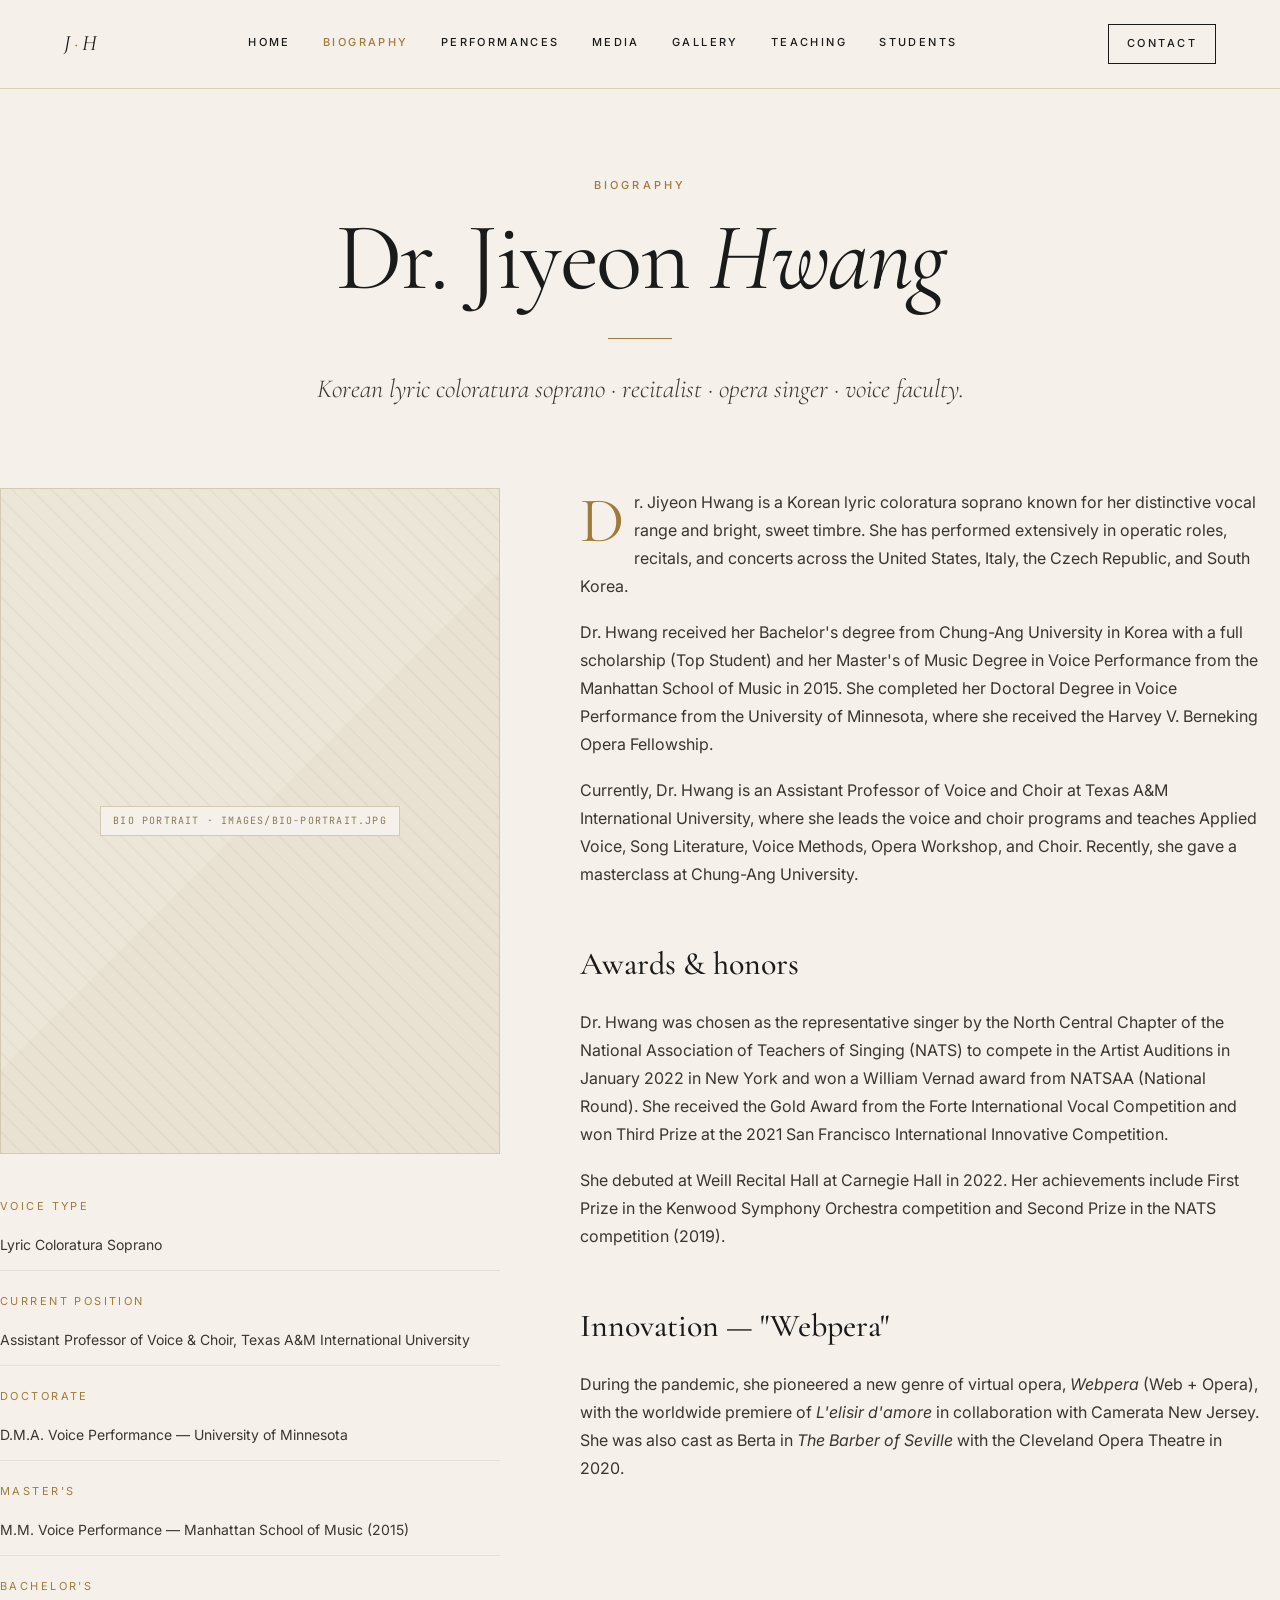
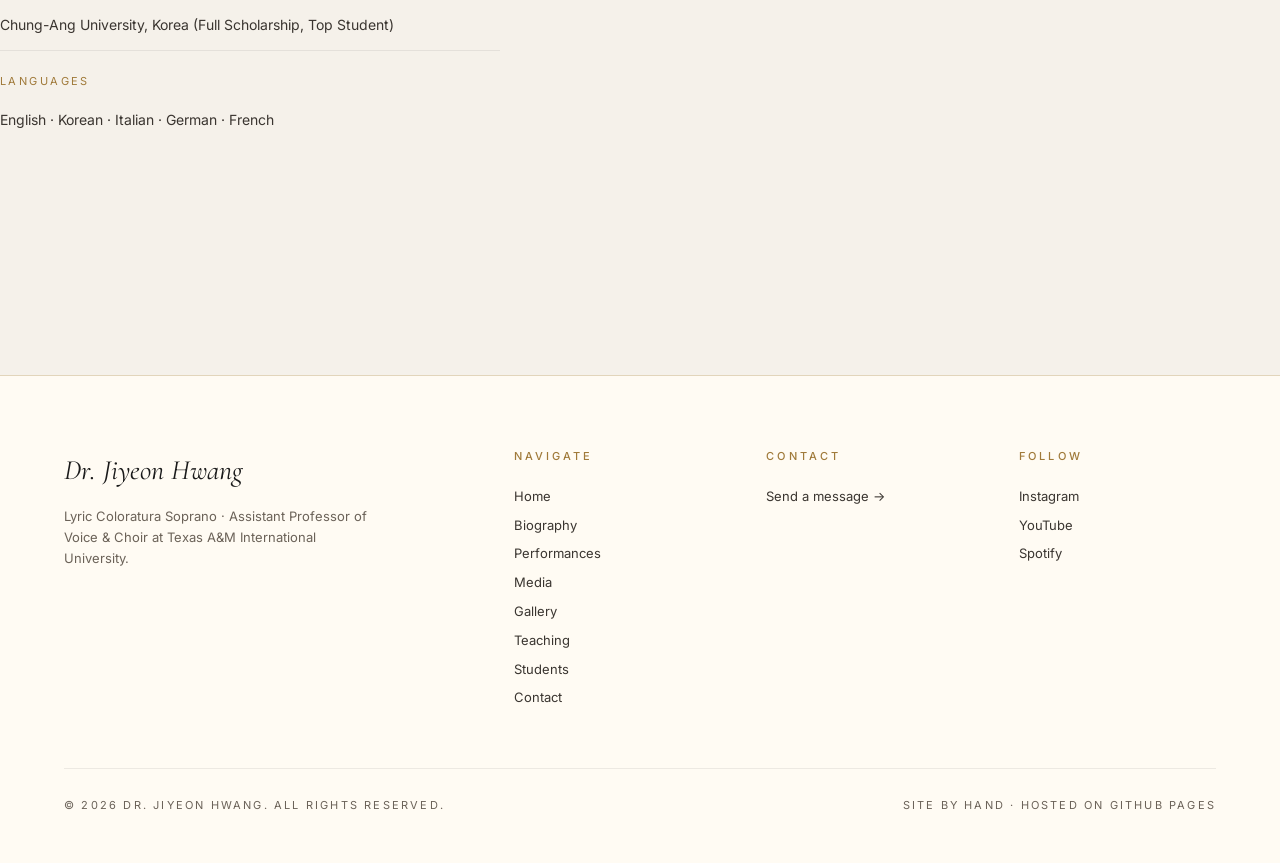
==== biography.html @ ebc500e0 "init" ====
<!doctype html>
<html lang="en">
<head>
<meta charset="utf-8" />
<meta name="viewport" content="width=device-width, initial-scale=1" />
<title>Biography — Dr. Jiyeon Hwang</title>
<link rel="preconnect" href="https://fonts.googleapis.com" />
<link rel="preconnect" href="https://fonts.gstatic.com" crossorigin />
<link href="https://fonts.googleapis.com/css2?family=Cormorant+Garamond:ital,wght@0,300;0,400;0,500;0,600;1,300;1,400&family=Inter:wght@300;400;500;600&family=JetBrains+Mono:wght@400&display=swap" rel="stylesheet" />
<link rel="stylesheet" href="assets/styles.css" />
</head>
<body data-page="biography">

<div data-site-header></div>

<main>
  <section class="page page-header">
    <div class="eyebrow">Biography</div>
    <h1 class="serif">Dr. Jiyeon <span class="italic">Hwang</span></h1>
    <hr class="rule center" />
    <p class="lede" data-bind="biography.lede">Korean lyric coloratura soprano · recitalist · opera singer · voice faculty.</p>
  </section>

  <section class="page" style="padding: 24px 0 96px;">
    <div style="display: grid; grid-template-columns: 1fr 1.4fr; gap: 80px; align-items: start;">
      <div>
        <div class="imgslot portrait">
          <span class="tag">BIO PORTRAIT · images/bio-portrait.jpg</span>
        </div>
        <dl class="facts" style="margin-top: 40px; grid-template-columns: 1fr;" data-bio-facts></dl>
      </div>
      <article class="prose" data-bio-body>
        <p>Loading biography…</p>
      </article>
    </div>
  </section>
</main>

<div data-site-footer></div>

<script src="assets/site.js"></script>
<script>
(async () => {
  const bio = await Site.loadJSON('content/biography.json');
  if (!bio) return;
  document.querySelectorAll('[data-bind]').forEach(el => {
    const path = el.dataset.bind.split('.');
    let v = { biography: bio };
    for (const p of path) v = v?.[p];
    if (v != null) el.innerHTML = v;
  });
  const body = document.querySelector('[data-bio-body]');
  if (body) body.innerHTML = bio.body_html || '';
  const facts = document.querySelector('[data-bio-facts]');
  if (facts && bio.facts) {
    facts.innerHTML = bio.facts.map(f => `<dt>${f.label}</dt><dd>${f.value}</dd>`).join('');
  }
})();
</script>
</body>
</html>
---- assets/styles.css ----
/* Dr. Jiyeon Hwang — Direction A: Classic Editorial
   Ivory ground · deep ink · restrained gold · Cormorant Garamond + Inter
*/

:root {
  --c-ivory: #f5f1ea;
  --c-ivory-2: #fffbf3;
  --c-ink: #1a1a1a;
  --c-ink-soft: #3a3530;
  --c-mute: #6b6258;
  --c-gold: #a07a3a;
  --c-gold-soft: rgba(160, 122, 58, 0.3);
  --c-line: rgba(26, 26, 26, 0.12);
  --c-line-soft: rgba(26, 26, 26, 0.08);

  --f-serif: 'Cormorant Garamond', 'EB Garamond', Georgia, serif;
  --f-sans: 'Inter', system-ui, sans-serif;
  --f-mono: 'JetBrains Mono', ui-monospace, monospace;

  --page-pad-x: clamp(24px, 5vw, 64px);
  --max-w: 1280px;
}

* { box-sizing: border-box; }
html, body { margin: 0; padding: 0; }
body {
  background: var(--c-ivory);
  color: var(--c-ink);
  font-family: var(--f-sans);
  font-size: 15px;
  line-height: 1.6;
  -webkit-font-smoothing: antialiased;
}

img { max-width: 100%; display: block; }

a {
  color: inherit;
  text-decoration: none;
  border-bottom: 1px solid var(--c-gold);
  transition: color 0.2s, border-color 0.2s;
}
a:hover { color: var(--c-gold); }

.eyebrow {
  font-family: var(--f-sans);
  font-size: 11px;
  letter-spacing: 0.28em;
  text-transform: uppercase;
  color: var(--c-gold);
  font-weight: 500;
}
.eyebrow.ink { color: var(--c-ink); }

.serif {
  font-family: var(--f-serif);
  font-weight: 400;
  letter-spacing: -0.01em;
}
.italic { font-style: italic; }

.rule {
  border: 0;
  border-top: 1px solid var(--c-gold);
  width: 64px;
  margin: 32px 0;
}
.rule.center { margin-left: auto; margin-right: auto; }

/* ============ Top bar ============ */
.topbar {
  padding: 24px var(--page-pad-x);
  display: flex;
  align-items: center;
  justify-content: space-between;
  border-bottom: 1px solid var(--c-gold-soft);
  background: var(--c-ivory);
  position: sticky; top: 0; z-index: 50;
  backdrop-filter: blur(6px);
}
.topbar .monogram {
  font-family: var(--f-serif);
  font-style: italic;
  font-size: 22px;
  letter-spacing: 0.01em;
  border: none;
}
.topbar .monogram .dot { color: var(--c-gold); margin: 0 4px; }

.topbar nav {
  display: flex;
  gap: clamp(18px, 2.5vw, 32px);
  font-size: 11px;
  letter-spacing: 0.22em;
  text-transform: uppercase;
  font-weight: 500;
}
.topbar nav a {
  border: none;
  padding-bottom: 2px;
}
.topbar nav a.active { color: var(--c-gold); }
.topbar nav a:hover { color: var(--c-gold); }

.topbar .cta {
  font-size: 11px;
  letter-spacing: 0.22em;
  text-transform: uppercase;
  font-weight: 500;
  padding: 10px 18px;
  border: 1px solid var(--c-ink);
  background: transparent;
}
.topbar .cta:hover { background: var(--c-ink); color: var(--c-ivory); border-color: var(--c-ink); }

.menu-toggle {
  display: none;
  border: 1px solid var(--c-ink);
  background: transparent;
  padding: 8px 14px;
  font-size: 11px;
  letter-spacing: 0.22em;
  text-transform: uppercase;
  cursor: pointer;
}

@media (max-width: 880px) {
  .topbar nav { display: none; }
  .topbar .cta { display: none; }
  .menu-toggle { display: inline-flex; }
  .topbar nav.open {
    display: flex;
    position: absolute;
    top: 100%; left: 0; right: 0;
    flex-direction: column;
    background: var(--c-ivory);
    padding: 24px var(--page-pad-x);
    border-bottom: 1px solid var(--c-gold-soft);
    gap: 18px;
  }
}

/* ============ Page chrome ============ */
.page {
  max-width: var(--max-w);
  margin: 0 auto;
  padding: 0 var(--page-pad-x);
}
.page-header {
  padding: 88px 0 56px;
  text-align: center;
}
.page-header h1 {
  font-family: var(--f-serif);
  font-size: clamp(56px, 8vw, 96px);
  line-height: 1;
  font-weight: 400;
  margin: 16px 0 0;
  letter-spacing: -0.02em;
}
.page-header h1 .italic { color: var(--c-ink); }
.page-header p.lede {
  font-family: var(--f-serif);
  font-style: italic;
  font-size: clamp(20px, 2.2vw, 26px);
  font-weight: 300;
  color: var(--c-ink-soft);
  max-width: 680px;
  margin: 28px auto 0;
  line-height: 1.4;
}

/* ============ Image placeholder slots ============ */
.imgslot {
  background:
    linear-gradient(135deg, transparent 50%, rgba(160,122,58,0.04) 50%),
    repeating-linear-gradient(45deg, #e6dfd2 0 2px, #ece6d8 2px 14px);
  border: 1px solid #d4c9b2;
  position: relative;
  display: flex;
  align-items: center;
  justify-content: center;
  min-height: 240px;
  overflow: hidden;
}
.imgslot img { width: 100%; height: 100%; object-fit: cover; position: absolute; inset: 0; }
.imgslot .tag {
  font-family: var(--f-mono);
  font-size: 10px;
  letter-spacing: 0.12em;
  color: #8a7958;
  background: var(--c-ivory);
  padding: 6px 12px;
  border: 1px solid #d4c9b2;
  text-transform: uppercase;
  position: relative;
}
.imgslot.tall { min-height: 540px; }
.imgslot.hero { aspect-ratio: 16 / 10; }
.imgslot.portrait { aspect-ratio: 3 / 4; }

/* ============ Footer ============ */
footer.site-foot {
  margin-top: 120px;
  padding: 72px var(--page-pad-x) 48px;
  border-top: 1px solid var(--c-gold-soft);
  background: var(--c-ivory-2);
}
footer.site-foot .inner {
  max-width: var(--max-w);
  margin: 0 auto;
  display: grid;
  grid-template-columns: 2fr 1fr 1fr 1fr;
  gap: 56px;
}
footer.site-foot h4 {
  font-family: var(--f-sans);
  font-size: 11px;
  letter-spacing: 0.28em;
  text-transform: uppercase;
  color: var(--c-gold);
  font-weight: 500;
  margin: 0 0 16px;
}
footer.site-foot .brand-name {
  font-family: var(--f-serif);
  font-style: italic;
  font-size: 28px;
  margin: 0 0 12px;
}
footer.site-foot .brand-tag {
  font-size: 13px;
  color: var(--c-mute);
  max-width: 320px;
  line-height: 1.6;
}
footer.site-foot ul { list-style: none; padding: 0; margin: 0; }
footer.site-foot li { padding: 4px 0; font-size: 13px; }
footer.site-foot a { border: none; color: var(--c-ink-soft); }
footer.site-foot a:hover { color: var(--c-gold); }
footer.site-foot .copy {
  max-width: var(--max-w);
  margin: 56px auto 0;
  padding-top: 28px;
  border-top: 1px solid var(--c-line-soft);
  display: flex;
  justify-content: space-between;
  font-size: 11px;
  letter-spacing: 0.2em;
  text-transform: uppercase;
  color: var(--c-mute);
}
@media (max-width: 880px) {
  footer.site-foot .inner { grid-template-columns: 1fr 1fr; gap: 32px; }
  footer.site-foot .copy { flex-direction: column; gap: 12px; }
}

/* ============ Section primitives ============ */
section.band {
  padding: 88px 0;
}
section.band.tinted {
  background: var(--c-ivory-2);
  border-top: 1px solid var(--c-gold-soft);
  border-bottom: 1px solid var(--c-gold-soft);
  padding-left: var(--page-pad-x);
  padding-right: var(--page-pad-x);
  margin-left: calc(-1 * var(--page-pad-x));
  margin-right: calc(-1 * var(--page-pad-x));
}
section.band h2 {
  font-family: var(--f-serif);
  font-size: clamp(36px, 4.5vw, 56px);
  font-weight: 400;
  margin: 0;
  letter-spacing: -0.01em;
}
.section-head {
  display: flex;
  justify-content: space-between;
  align-items: baseline;
  margin-bottom: 48px;
  padding-bottom: 24px;
  border-bottom: 1px solid var(--c-line);
}
.section-head .link {
  font-size: 11px;
  letter-spacing: 0.22em;
  text-transform: uppercase;
  font-weight: 500;
  border: none;
}

/* ============ Performance row (shared) ============ */
.perf-row {
  display: grid;
  grid-template-columns: 140px 1.6fr 1.6fr 120px;
  gap: 32px;
  padding: 24px 0;
  border-bottom: 1px solid var(--c-line-soft);
  align-items: baseline;
}
.perf-row .date {
  font-family: var(--f-serif);
  font-style: italic;
  font-size: 28px;
}
.perf-row .year {
  font-size: 11px;
  letter-spacing: 0.2em;
  color: var(--c-gold);
  margin-top: 4px;
}
.perf-row .title {
  font-family: var(--f-serif);
  font-size: 22px;
  font-weight: 500;
}
.perf-row .role {
  font-size: 13px;
  color: var(--c-mute);
  font-style: italic;
  margin-top: 4px;
}
.perf-row .venue { font-size: 13px; color: var(--c-ink-soft); }
.perf-row .city {
  font-size: 11px;
  letter-spacing: 0.18em;
  text-transform: uppercase;
  color: var(--c-gold);
  margin-top: 4px;
}
.perf-row .ticket {
  font-size: 10px;
  letter-spacing: 0.22em;
  text-transform: uppercase;
  text-align: right;
}
.perf-row .ticket a { border: none; }
.perf-row.past .date { color: var(--c-mute); }
.perf-row.past .title { color: var(--c-mute); }
@media (max-width: 880px) {
  .perf-row { grid-template-columns: 100px 1fr; gap: 20px; }
  .perf-row .venue-col, .perf-row .ticket { grid-column: 2; }
}

/* ============ Prose ============ */
.prose {
  font-family: var(--f-sans);
  font-size: 16px;
  line-height: 1.75;
  color: var(--c-ink-soft);
  max-width: 680px;
}
.prose p { margin: 0 0 18px; }
.prose p:first-of-type::first-letter {
  font-family: var(--f-serif);
  font-size: 64px;
  float: left;
  line-height: 0.85;
  padding: 6px 10px 0 0;
  color: var(--c-gold);
}
.prose h2 {
  font-family: var(--f-serif);
  font-size: 32px;
  font-weight: 500;
  margin: 48px 0 16px;
  color: var(--c-ink);
}
.prose blockquote {
  font-family: var(--f-serif);
  font-style: italic;
  font-size: 22px;
  line-height: 1.4;
  color: var(--c-ink);
  margin: 32px 0;
  padding-left: 24px;
  border-left: 2px solid var(--c-gold);
}

/* ============ Buttons ============ */
.btn {
  display: inline-block;
  font-size: 11px;
  letter-spacing: 0.22em;
  text-transform: uppercase;
  font-weight: 500;
  padding: 14px 24px;
  border: 1px solid var(--c-ink);
  background: transparent;
  color: var(--c-ink);
  cursor: pointer;
}
.btn:hover { background: var(--c-ink); color: var(--c-ivory); }
.btn.gold { border-color: var(--c-gold); color: var(--c-gold); }
.btn.gold:hover { background: var(--c-gold); color: var(--c-ivory); border-color: var(--c-gold); }

/* ============ Cards (media, gallery) ============ */
.card-grid {
  display: grid;
  grid-template-columns: repeat(auto-fill, minmax(320px, 1fr));
  gap: 32px;
}
.card {
  display: flex;
  flex-direction: column;
}
.card .imgslot { aspect-ratio: 16 / 9; }
.card h3 {
  font-family: var(--f-serif);
  font-size: 24px;
  font-weight: 500;
  margin: 18px 0 6px;
}
.card .meta {
  font-size: 11px;
  letter-spacing: 0.2em;
  text-transform: uppercase;
  color: var(--c-gold);
}
.card .desc { font-size: 13px; color: var(--c-mute); margin-top: 8px; line-height: 1.6; }

/* Video card */
.video-card .frame {
  position: relative;
  aspect-ratio: 16 / 9;
  border: 1px solid #d4c9b2;
  overflow: hidden;
  background: #14110d;
}
.video-card .frame iframe {
  position: absolute; inset: 0;
  width: 100%; height: 100%;
  border: 0;
}

/* Gallery tiles */
.gallery-grid {
  display: grid;
  grid-template-columns: repeat(12, 1fr);
  gap: 16px;
}
.gallery-grid .tile {
  position: relative;
  overflow: hidden;
  background: var(--c-ivory-2);
}
.gallery-grid .tile.w4 { grid-column: span 4; }
.gallery-grid .tile.w6 { grid-column: span 6; }
.gallery-grid .tile.w8 { grid-column: span 8; }
.gallery-grid .tile.h-sm { aspect-ratio: 4 / 3; }
.gallery-grid .tile.h-md { aspect-ratio: 1 / 1; }
.gallery-grid .tile.h-lg { aspect-ratio: 3 / 4; }
@media (max-width: 880px) {
  .gallery-grid .tile.w4,
  .gallery-grid .tile.w6,
  .gallery-grid .tile.w8 { grid-column: span 12; }
}

/* ============ Definition list / facts ============ */
.facts {
  display: grid;
  grid-template-columns: 200px 1fr;
  gap: 18px 32px;
  font-size: 14px;
}
.facts dt {
  font-size: 11px;
  letter-spacing: 0.22em;
  text-transform: uppercase;
  color: var(--c-gold);
  padding-top: 4px;
}
.facts dd {
  margin: 0;
  padding-bottom: 14px;
  border-bottom: 1px solid var(--c-line-soft);
  color: var(--c-ink-soft);
}
.facts dd:last-of-type { border-bottom: none; }
@media (max-width: 880px) {
  .facts { grid-template-columns: 1fr; gap: 4px 0; }
  .facts dd { padding-bottom: 20px; }
}
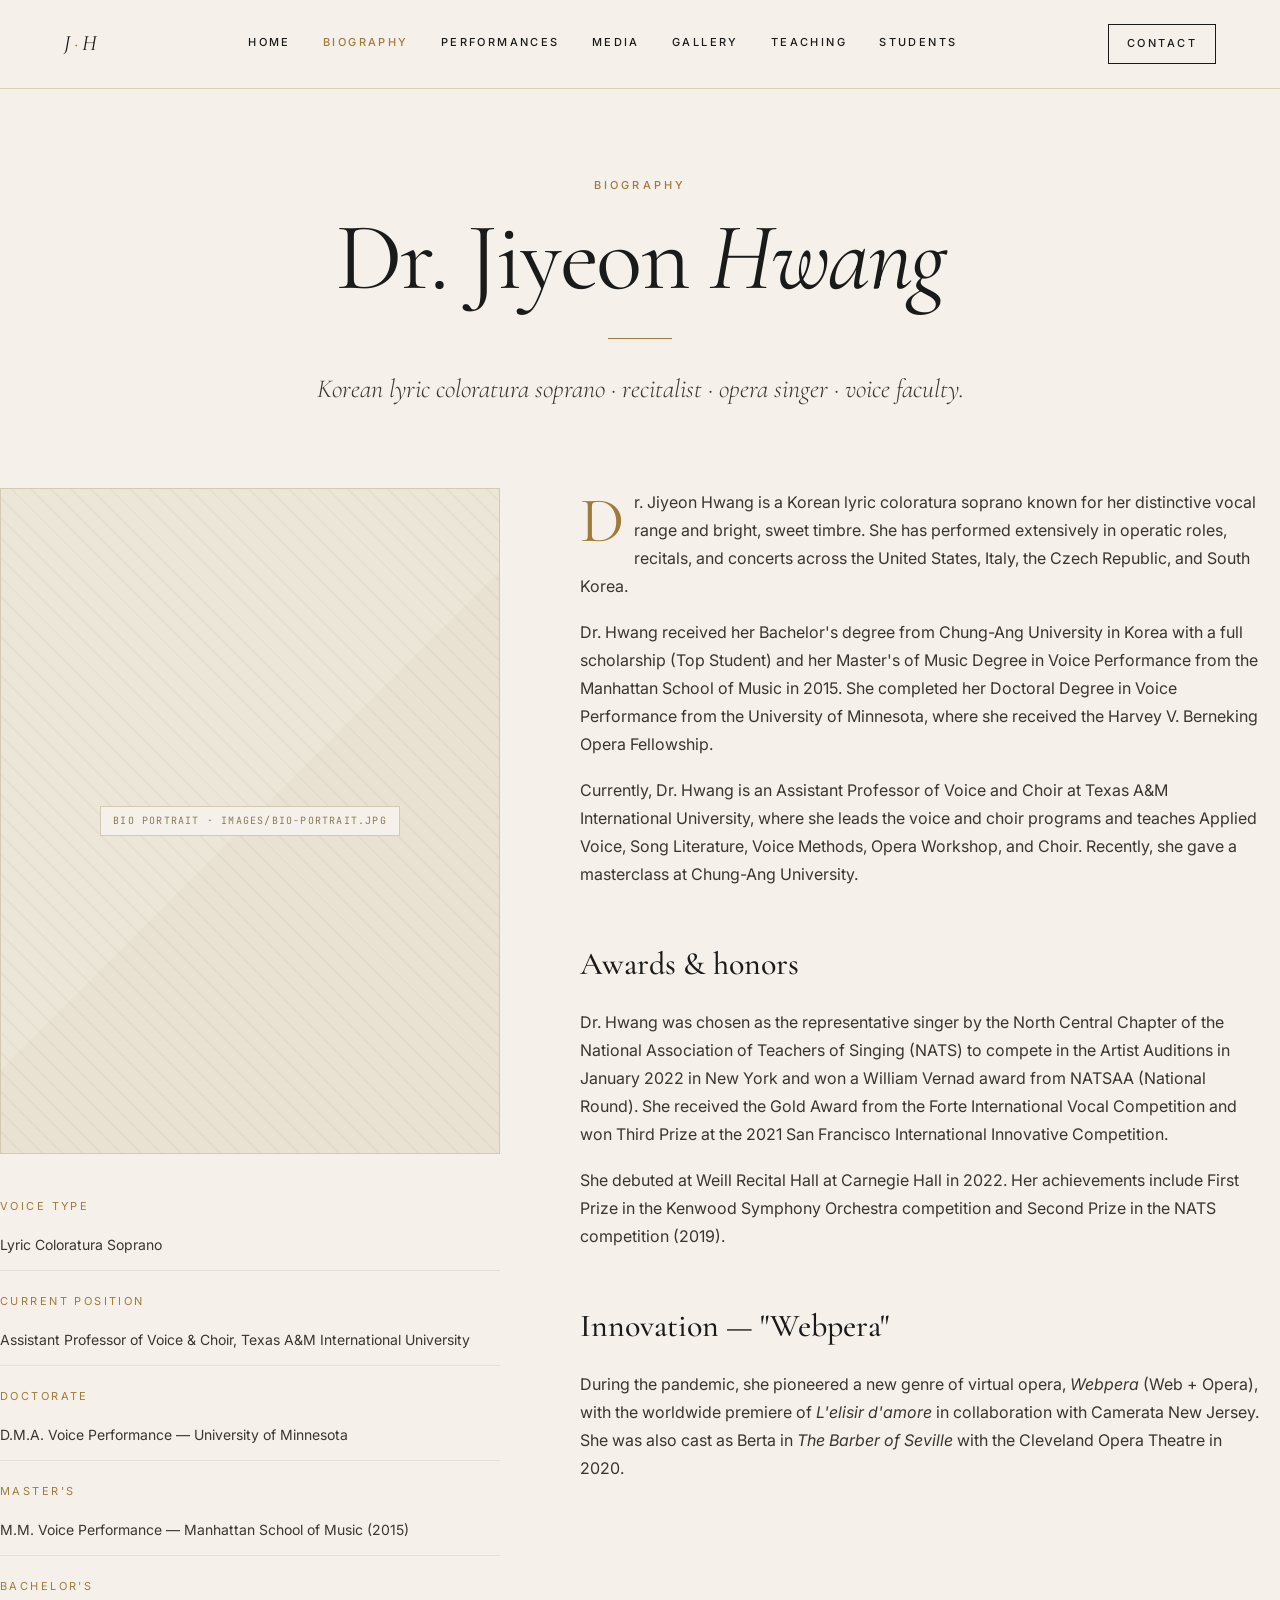
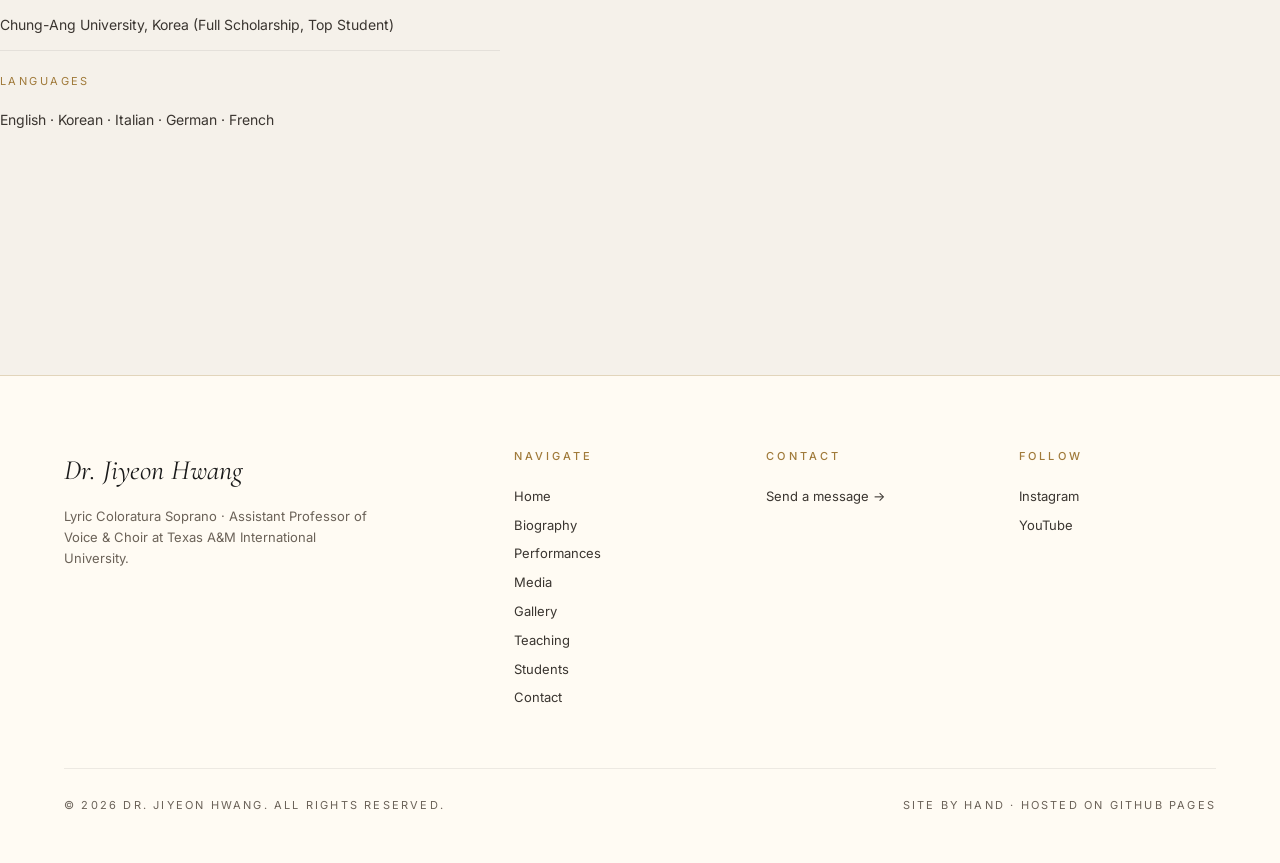
==== commit b43e1458: "mobile support added" ====
--- a/biography.html
+++ b/biography.html
@@ -22,7 +22,7 @@
   </section>
 
   <section class="page" style="padding: 24px 0 96px;">
-    <div style="display: grid; grid-template-columns: 1fr 1.4fr; gap: 80px; align-items: start;">
+    <div class="stack-mobile" style="display: grid; grid-template-columns: 1fr 1.4fr; gap: 80px; align-items: start;">
       <div>
         <div class="imgslot portrait">
           <span class="tag">BIO PORTRAIT · images/bio-portrait.jpg</span>
--- a/assets/styles.css
+++ b/assets/styles.css
@@ -255,6 +255,15 @@
   footer.site-foot .copy { flex-direction: column; gap: 12px; }
 }
 
+/* ============ Mobile-responsive helpers ============ */
+/* Two-column grids collapse to single column on mobile */
+@media (max-width: 720px) {
+  .stack-mobile {
+    grid-template-columns: 1fr !important;
+    gap: 40px !important;
+  }
+}
+
 /* ============ Section primitives ============ */
 section.band {
   padding: 88px 0;
@@ -344,6 +353,28 @@
   .perf-row .venue-col, .perf-row .ticket { grid-column: 2; }
 }
 
+/* ============ Student achievement rows ============ */
+.year-row {
+  display: grid;
+  grid-template-columns: 120px 1fr;
+  gap: 32px;
+  padding: 28px 0;
+  border-bottom: 1px solid var(--c-line-soft);
+  align-items: start;
+}
+.student-row {
+  display: grid;
+  grid-template-columns: 1.2fr 1fr 1.4fr;
+  gap: 24px;
+  padding: 14px 0;
+  border-bottom: 1px dashed var(--c-line-soft);
+  align-items: baseline;
+}
+@media (max-width: 720px) {
+  .year-row { grid-template-columns: 1fr; gap: 12px; }
+  .student-row { grid-template-columns: 1fr; gap: 2px; padding: 16px 0; }
+}
+
 /* ============ Prose ============ */
 .prose {
   font-family: var(--f-sans);
@@ -438,8 +469,8 @@
 /* Gallery tiles */
 .gallery-grid {
   display: grid;
-  grid-template-columns: repeat(12, 1fr);
-  gap: 16px;
+  grid-template-columns: repeat(16, 1fr);
+  gap: 8px;
 }
 .gallery-grid .tile {
   position: relative;
@@ -455,7 +486,43 @@
 @media (max-width: 880px) {
   .gallery-grid .tile.w4,
   .gallery-grid .tile.w6,
-  .gallery-grid .tile.w8 { grid-column: span 12; }
+  .gallery-grid .tile.w8 { grid-column: span 16; }
+}
+
+/* ============ News items ============ */
+.news-item {
+  display: grid;
+  grid-template-columns: 140px 1fr;
+  gap: 32px;
+  padding: 22px 0;
+  border-bottom: 1px solid var(--c-line-soft);
+  align-items: baseline;
+}
+.news-date {
+  font-family: var(--f-serif);
+  font-style: italic;
+  font-size: 22px;
+  color: var(--c-ink-soft);
+  white-space: nowrap;
+}
+.news-year {
+  display: block;
+  font-family: var(--f-sans);
+  font-style: normal;
+  font-size: 11px;
+  letter-spacing: 0.2em;
+  color: var(--c-gold);
+  margin-top: 4px;
+}
+.news-headline {
+  font-family: var(--f-serif);
+  font-size: 20px;
+  line-height: 1.4;
+  color: var(--c-ink);
+}
+.news-headline a { border-bottom: 1px solid var(--c-gold); }
+@media (max-width: 880px) {
+  .news-item { grid-template-columns: 1fr; gap: 6px; }
 }
 
 /* ============ Definition list / facts ============ */
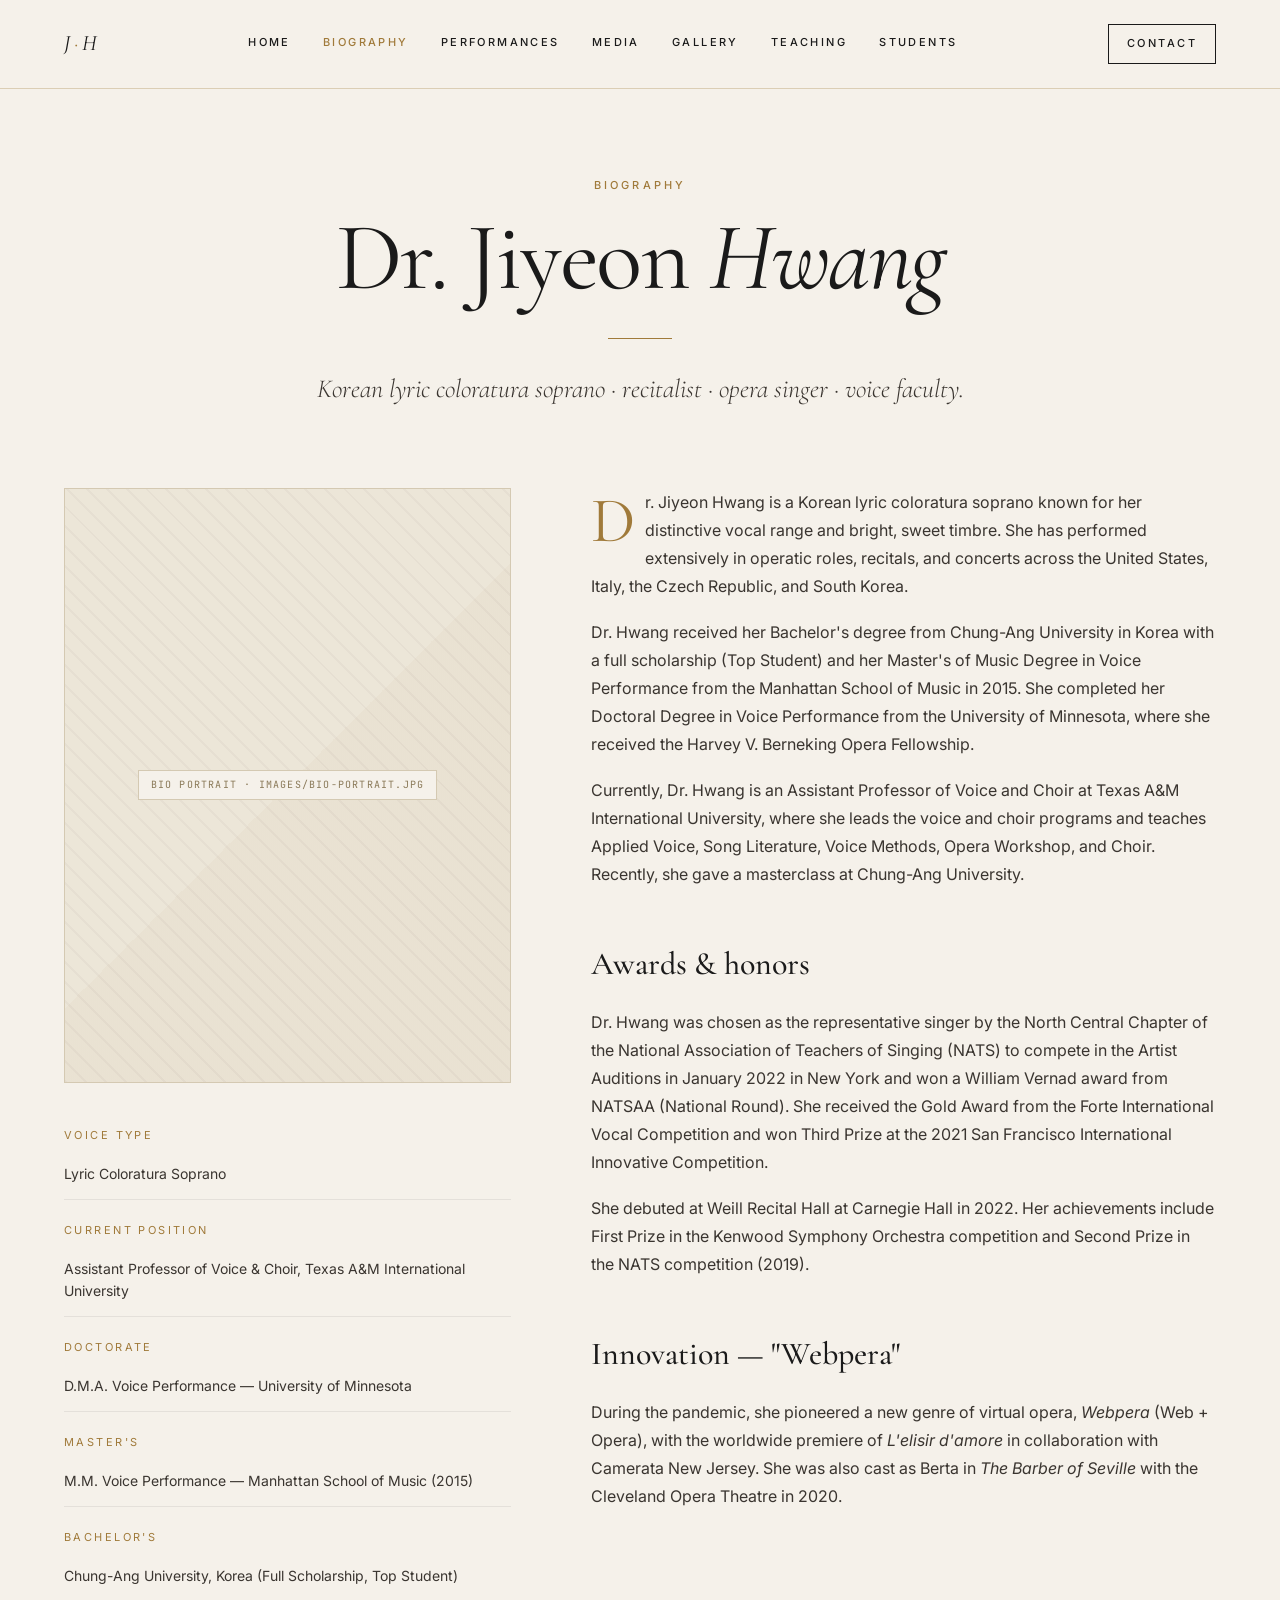
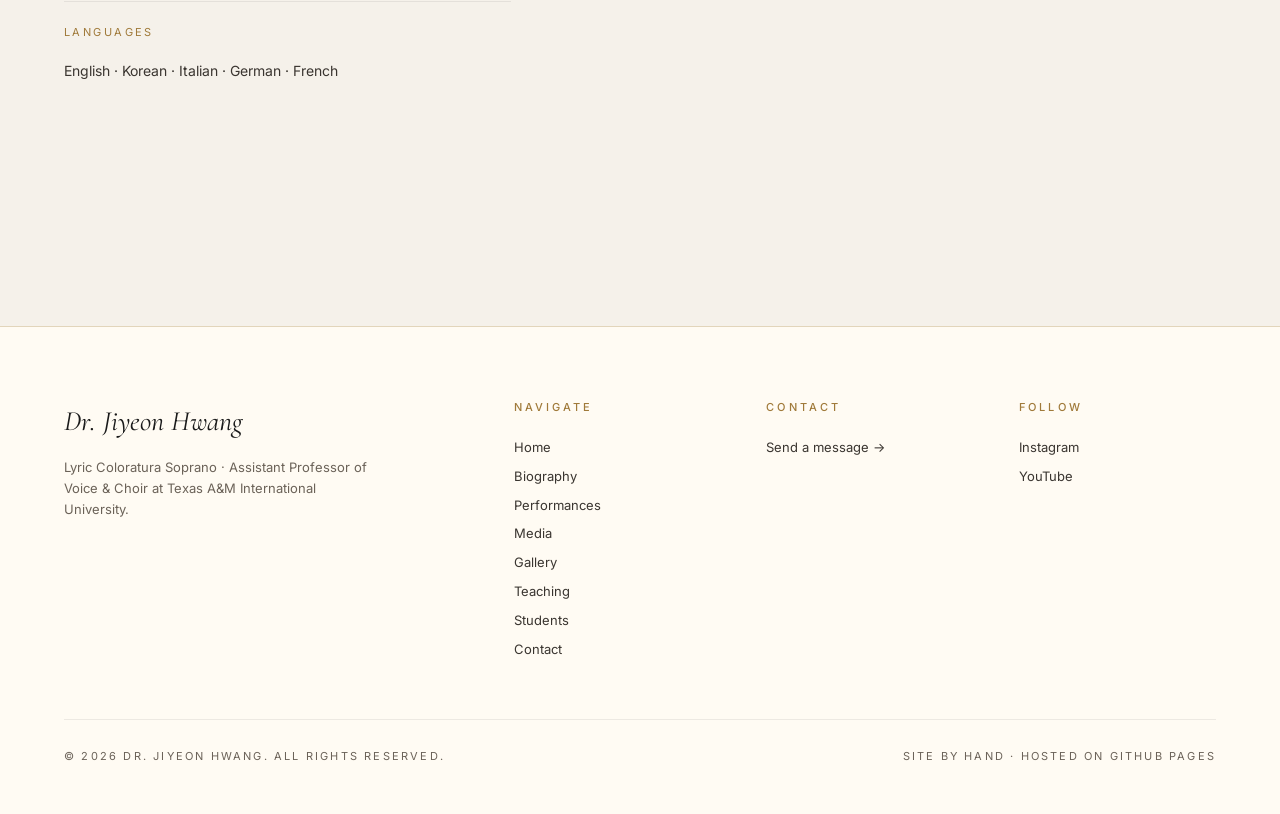
==== commit d697847f: "margin fixed" ====
--- a/biography.html
+++ b/biography.html
@@ -21,7 +21,7 @@
     <p class="lede" data-bind="biography.lede">Korean lyric coloratura soprano · recitalist · opera singer · voice faculty.</p>
   </section>
 
-  <section class="page" style="padding: 24px 0 96px;">
+  <section class="page" style="padding-top: 24px; padding-bottom: 96px;">
     <div class="stack-mobile" style="display: grid; grid-template-columns: 1fr 1.4fr; gap: 80px; align-items: start;">
       <div>
         <div class="imgslot portrait">
